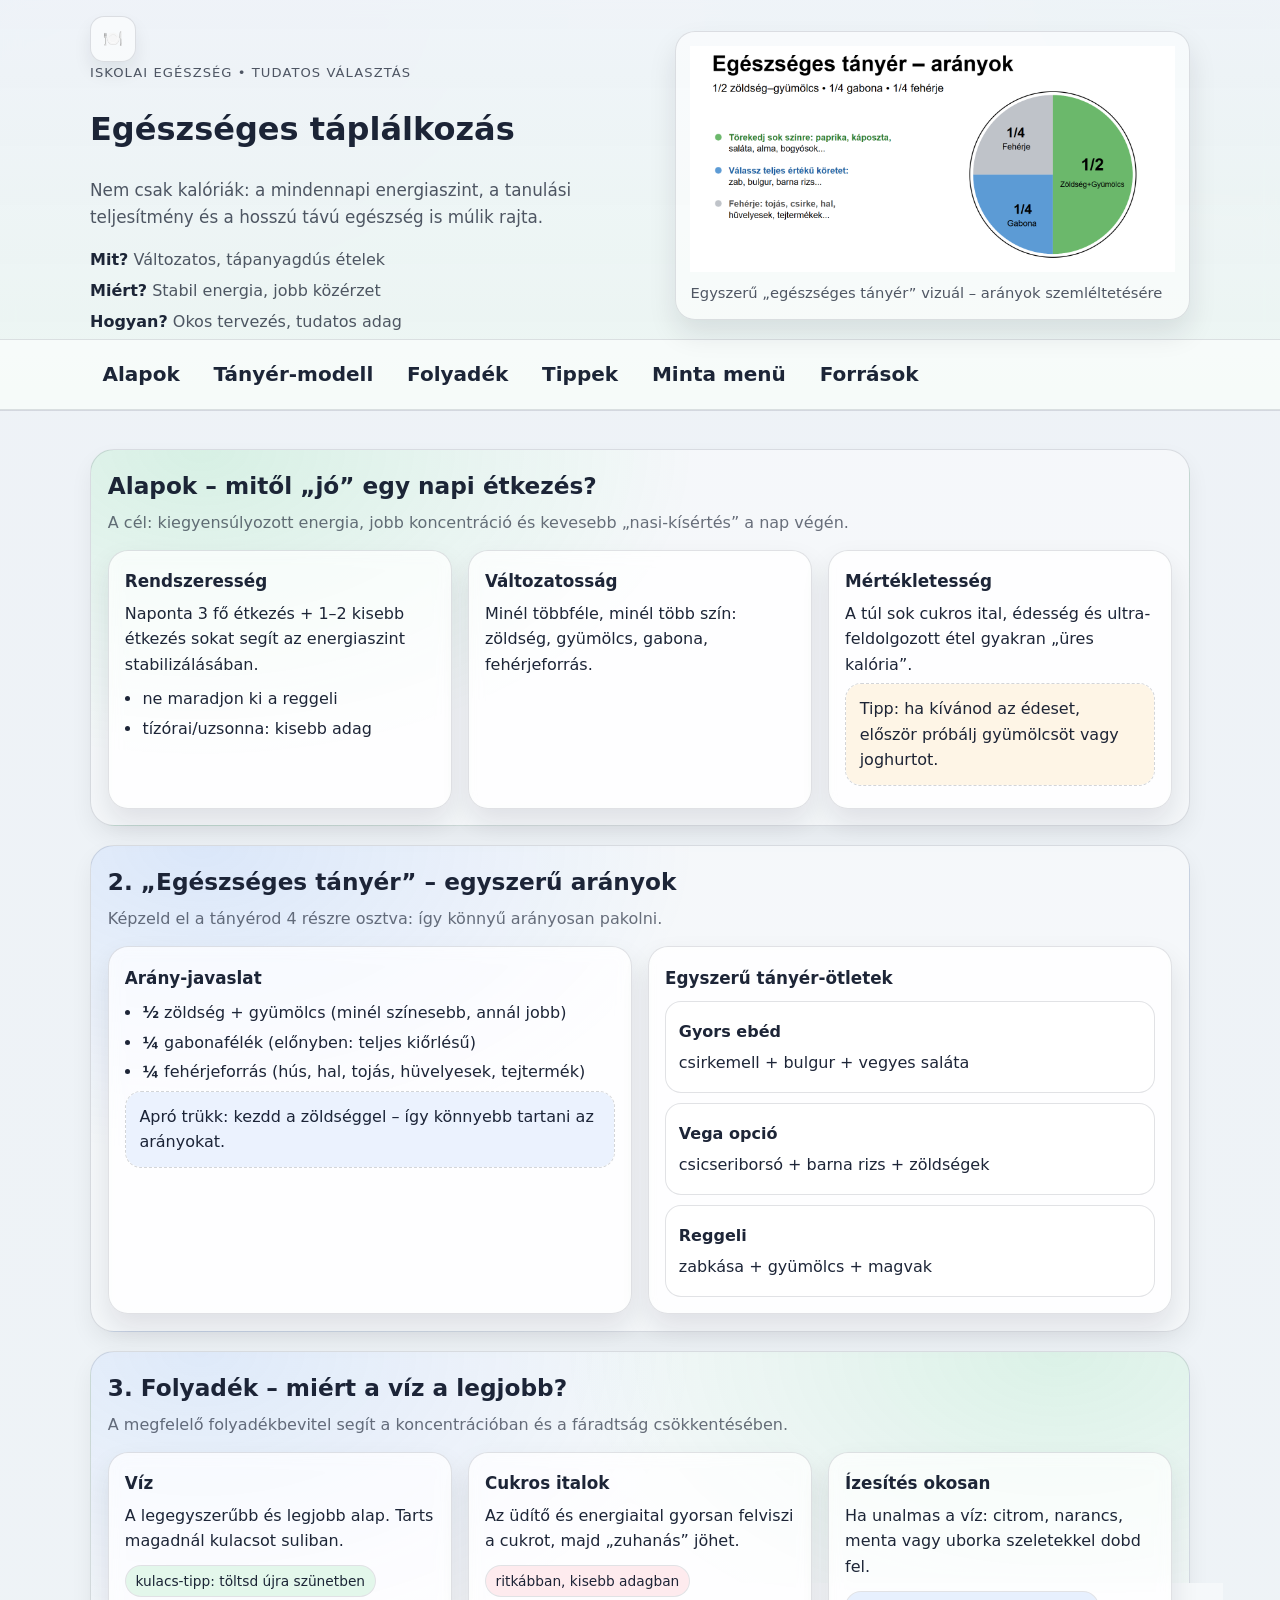
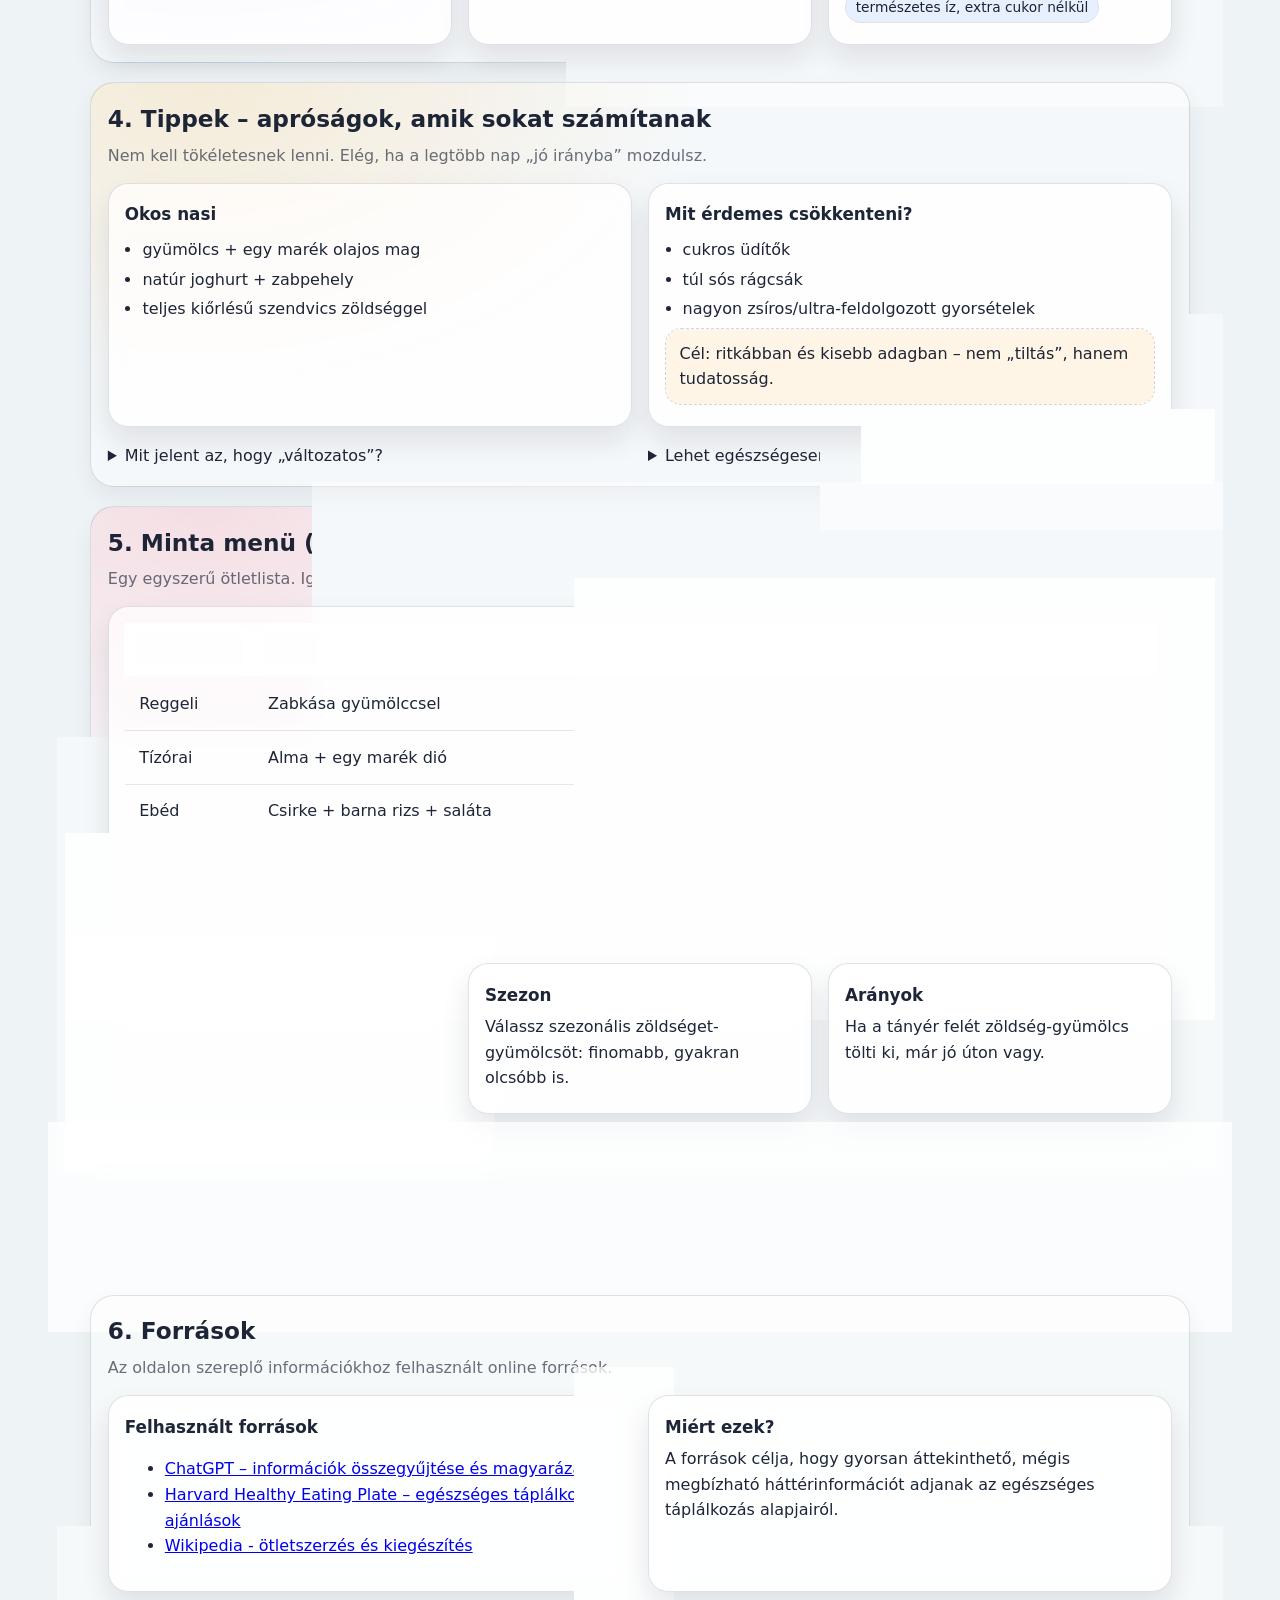
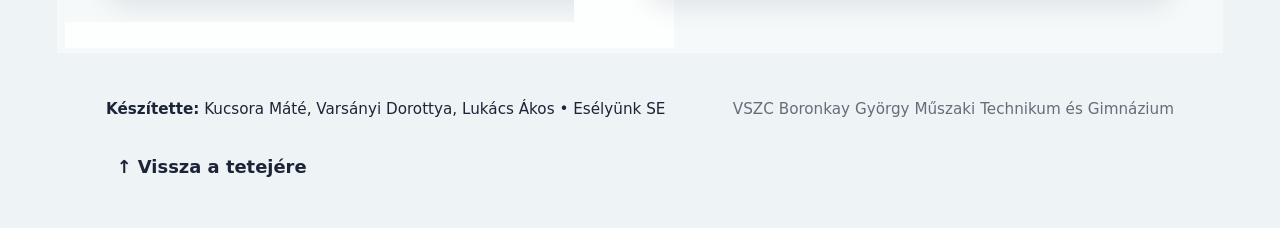
==== kesz_verseny.html @ e5478c3f "Add files via upload" ====
<!doctype html>
<html lang="hu">
<head>
  <meta charset="utf-8" />
  <meta name="viewport" content="width=device-width,initial-scale=1" />
  <title>Egészséges táplálkozás</title>
  <meta name="description" content="Rövid, közérthető útmutató az egészséges táplálkozáshoz: tányér-modell, tippek, minta menü és allergének." />
  <link rel="stylesheet" href="style.css" />
</head>

<body>

  <header id="header" class="site-header">
    <div class="container header-grid">
      <div>
        <div class="logo" aria-hidden="true">🍽️</div>
        <p class="eyebrow">Iskolai egészség • tudatos választás</p>
        <h1>Egészséges táplálkozás</h1>
        <p class="lead">
          Nem csak kalóriák: a mindennapi energiaszint, a tanulási teljesítmény és a hosszú távú egészség is múlik rajta.
        </p>
        <ul class="quick-facts" aria-label="Gyors áttekintés">
          <li><strong>Mit?</strong> Változatos, tápanyagdús ételek</li>
          <li><strong>Miért?</strong> Stabil energia, jobb közérzet</li>
          <li><strong>Hogyan?</strong> Okos tervezés, tudatos adag</li>
        </ul>
      </div>
      <figure class="hero-figure">
        <img src="tanyer feher.png" alt="Színes, egyszerű illusztráció: tányér, zöldségek, pohár víz és ikonok" />
        <figcaption>Egyszerű „egészséges tányér” vizuál – arányok szemléltetésére</figcaption>
      </figure>
    </div>

    <nav class="site-nav" aria-label="Oldal navigáció">
      <div class="wrap nav-row">
        <a href="#alapok">Alapok</a>
        <a href="#tanyer-modell">Tányér-modell</a>
        <a href="#folyadek">Folyadék</a>
        <a href="#tippek">Tippek</a>
        <a href="#minta-menu">Minta menü</a>
        <a href="#forrasok">Források</a>
      </div>
    </nav>
  </header>

  <main id="tartalom" class="wrap">
    <section id="alapok" class="section section--mint">
      <header class="section-head">
        <h2 class="h2-icon">
          Alapok – mitől „jó” egy napi étkezés?
        </h2>
        <p class="muted">
          A cél: kiegyensúlyozott energia, jobb koncentráció és kevesebb „nasi-kísértés” a nap végén.
        </p>
      </header>

      <div class="grid-3">
        <article class="card">
          <h3>Rendszeresség</h3>
          <p>Naponta 3 fő étkezés + 1–2 kisebb étkezés sokat segít az energiaszint stabilizálásában.</p>
          <ul class="list">
            <li>ne maradjon ki a reggeli</li>
            <li>tízórai/uzsonna: kisebb adag</li>
          </ul>
        </article>

        <article class="card">
          <h3>Változatosság</h3>
          <p>Minél többféle, minél több szín: zöldség, gyümölcs, gabona, fehérjeforrás.</p>
        </article>

        <article class="card">
          <h3>Mértékletesség</h3>
          <p>A túl sok cukros ital, édesség és ultra-feldolgozott étel gyakran „üres kalória”.</p>
          <p class="callout callout--sun">
            Tipp: ha kívánod az édeset, először próbálj gyümölcsöt vagy joghurtot.
          </p>
        </article>
      </div>
    </section>

    <section id="tanyer-modell" class="section section--sky">
      <header class="section-head">
        <h2 class="h2-icon">
          2. „Egészséges tányér” – egyszerű arányok
        </h2>
        <p class="muted">
          Képzeld el a tányérod 4 részre osztva: így könnyű arányosan pakolni.
        </p>
      </header>

      <div class="grid-2">
        <article class="card">
          <h3>Arány-javaslat</h3>
          <ul class="list">
            <li><strong>½</strong> zöldség + gyümölcs (minél színesebb, annál jobb)</li>
            <li><strong>¼</strong> gabonafélék (előnyben: teljes kiőrlésű)</li>
            <li><strong>¼</strong> fehérjeforrás (hús, hal, tojás, hüvelyesek, tejtermék)</li>
          </ul>
          <p class="callout callout--sky">
            Apró trükk: kezdd a zöldséggel – így könnyebb tartani az arányokat.
          </p>
        </article>

        <article class="card">
          <h3>Egyszerű tányér-ötletek</h3>
          <div class="mini-cards">
            <div class="mini">
              <p class="mini-title">Gyors ebéd</p>
              <p>csirkemell + bulgur + vegyes saláta</p>
            </div>
            <div class="mini">
              <p class="mini-title">Vega opció</p>
              <p>csicseriborsó + barna rizs + zöldségek</p>
            </div>
            <div class="mini">
              <p class="mini-title">Reggeli</p>
              <p>zabkása + gyümölcs + magvak</p>
            </div>
          </div>
        </article>
      </div>
    </section>

    <section id="folyadek" class="section section--mint2">
      <header class="section-head">
        <h2 class="h2-icon">
          3. Folyadék – miért a víz a legjobb?
        </h2>
        <p class="muted">
          A megfelelő folyadékbevitel segít a koncentrációban és a fáradtság csökkentésében.
        </p>
      </header>

      <div class="grid-3">
        <article class="card">
          <h3>Víz</h3>
          <p>A legegyszerűbb és legjobb alap. Tarts magadnál kulacsot suliban.</p>
          <p class="pill pill--mint">kulacs-tipp: töltsd újra szünetben</p>
        </article>

        <article class="card">
          <h3>Cukros italok</h3>
          <p>Az üdítő és energiaital gyorsan felviszi a cukrot, majd „zuhanás” jöhet.</p>
          <p class="pill pill--rose">ritkábban, kisebb adagban</p>
        </article>

        <article class="card">
          <h3>Ízesítés okosan</h3>
          <p>Ha unalmas a víz: citrom, narancs, menta vagy uborka szeletekkel dobd fel.</p>
          <p class="pill pill--sky">természetes íz, extra cukor nélkül</p>
        </article>
      </div>
    </section>

    <section id="tippek" class="section section--sun">
      <header class="section-head">
        <h2 class="h2-icon">
          4. Tippek – apróságok, amik sokat számítanak
        </h2>
        <p class="muted">
          Nem kell tökéletesnek lenni. Elég, ha a legtöbb nap „jó irányba” mozdulsz.
        </p>
      </header>
      <div class="grid-2">
        <article class="card">
          <h3>Okos nasi</h3>
          <ul class="list">
            <li>gyümölcs + egy marék olajos mag</li>
            <li>natúr joghurt + zabpehely</li>
            <li>teljes kiőrlésű szendvics zöldséggel</li>
          </ul>
        </article>

        <article class="card">
          <h3>Mit érdemes csökkenteni?</h3>
          <ul class="list">
            <li>cukros üdítők</li>
            <li>túl sós rágcsák</li>
            <li>nagyon zsíros/ultra-feldolgozott gyorsételek</li>
          </ul>
          <p class="callout callout--sun">
            Cél: ritkábban és kisebb adagban – nem „tiltás”, hanem tudatosság.
          </p>
        </article>

        <details class="faq">
          <summary>Mit jelent az, hogy „változatos”?</summary>
          <p>
            Nem azt, hogy minden nap teljesen új recept kell. Inkább azt, hogy a hét során váltogatod a
            fő alapanyagokat: más gabona, más zöldség, más fehérje, többféle fűszer.
          </p>
        </details>

        <details class="faq">
          <summary>Lehet egészségesen olcsón?</summary>
          <p>
            Igen: szezonális zöldségek/gyümölcsök, hüvelyesek (bab, lencse), zab, tojás,
            fagyasztott zöldségkeverékek gyakran jó ár-érték arányúak.
          </p>
        </details>
      </div>
    </section>

    <section id="minta-menu" class="section section--rose">
      <header class="section-head">
        <h2 class="h2-icon">
          5. Minta menü (1 nap)
        </h2>
        <p class="muted">Egy egyszerű ötletlista. Igény szerint variálható, szezonhoz igazítható.</p>
      </header>

      <div class="card table-card" role="region" aria-label="Minta menü táblázat" tabindex="0">
        <table class="menu-table">
          <thead>
            <tr>
              <th>Étkezés</th>
              <th>Javaslat</th>
              <th>Allergén tipp</th>
            </tr>
          </thead>
          <tbody>
            <tr>
              <td>Reggeli</td>
              <td>Zabkása gyümölccsel</td>
              <td>Gluténmentes zab / laktózmentes tej</td>
            </tr>
            <tr>
              <td>Tízórai</td>
              <td>Alma + egy marék dió</td>
              <td>Dió helyett tökmag (ha szükséges)</td>
            </tr>
            <tr>
              <td>Ebéd</td>
              <td>Csirke + barna rizs + saláta</td>
              <td>Csirke helyett csicseriborsó</td>
            </tr>
            <tr>
              <td>Uzsonna</td>
              <td>Natúr joghurt + zabpehely</td>
              <td>Laktózmentes / növényi alternatíva</td>
            </tr>
            <tr>
              <td>Vacsora</td>
              <td>Zöldséges omlett + teljes kiőrlésű kenyér</td>
              <td>Tojás helyett hummusz + zöldség</td>
            </tr>
          </tbody>
        </table>
      </div>

      <div class="grid-3">
        <article class="card">
          <h3>Allergének</h3>
          <p>A menü tervezésénél fontos az egyéni érzékenységek figyelembevétele (pl. glutén, tej, diófélék).</p>
        </article>
        <article class="card">
          <h3>Szezon</h3>
          <p>Válassz szezonális zöldséget-gyümölcsöt: finomabb, gyakran olcsóbb is.</p>
        </article>
        <article class="card">
          <h3>Arányok</h3>
          <p>Ha a tányér felét zöldség-gyümölcs tölti ki, már jó úton vagy.</p>
        </article>
      </div>
    </section>

    <div class="card">
      <h3>Összegzés</h3>
      <p>
        A tudatos étkezés a mindennapi teljesítményt és a hosszú távú egészséget is támogatja.
        A kulcs: arányok, változatosság, mértékletesség – és a fenntartható szokások.
      </p>
    </div>

    <section id="forrasok" class="section section--neutral">
      <header class="section-head">
        <h2 class="h2-icon">
          6. Források
        </h2>
        <p class="muted">
          Az oldalon szereplő információkhoz felhasznált online források.
        </p>
      </header>

      <div class="grid-2">
        <article class="card">
          <h3>Felhasznált források</h3>
          <ul class="sources-list">
            <li>
              <a href="https://chatgpt.com/" target="_blank" rel="noopener noreferrer">
                ChatGPT – információk összegyűjtése és magyarázatok
              </a>
            </li>
            <li>
              <a href="https://nutritionsource.hsph.harvard.edu/healthy-eating-plate/" target="_blank" rel="noopener noreferrer">
                Harvard Healthy Eating Plate – egészséges táplálkozási ajánlások
              </a>
            </li>
            <li>
              <a href="https://hu.wikipedia.org/wiki/Egészséges_étrend" target="_blank" rel="noopener noreferrer">
                Wikipedia - ötletszerzés és kiegészítés
              </a>
            </li>
          </ul>
        </article>

        <article class="card">
          <h3>Miért ezek?</h3>
          <p>
            A források célja, hogy gyorsan áttekinthető, mégis megbízható háttérinformációt adjanak
            az egészséges táplálkozás alapjairól.
          </p>
        </article>
      </div>
    </section>

    <footer class="site-footer" id="footer">
      <div class="footer-grid">
        <p class="small">
          <strong>Készítette:</strong> Kucsora Máté, Varsányi Dorottya, Lukács Ákos • Esélyünk SE
        </p>

        <p class="small muted">
          VSZC Boronkay György Műszaki Technikum és Gimnázium
        </p>

        <a class="nav-link to-top" href="#">↑ Vissza a tetejére</a>
      </div>
    </footer>
  </main>
</body>
</html>
---- style.css ----
:root{
  --bg: #eef2ff;          
  --bg2:#ecfeff;          
  --bg3:#fff7ed;          
  --ink:#0f172a;
  --text: rgba(15,23,42,.94);
  --muted: rgba(15,23,42,.72);

  --card: rgba(255,255,255,.74);
  --card2: rgba(255,255,255,.62);
  --line: rgba(15,23,42,.12);

  --mint:#22c55e;
  --sky:#3b82f6;
  --sun:#f59e0b;
  --rose:#f43f5e;

  --shadow: 0 14px 28px rgba(15,23,42,.10);
  --radius: 1.25rem;
}

*{ box-sizing:border-box; }
html{ scroll-behavior:smooth; }
body{
  margin:0;
  font-family: system-ui,-apple-system,Segoe UI,Roboto,Arial,sans-serif;
  color: var(--text);
  background:
    radial-gradient(1200px 800px at 8% 0%, rgba(59,130,246,.14), transparent 55%),
    radial-gradient(1000px 720px at 92% 10%, rgba(34,197,94,.12), transparent 55%),
    radial-gradient(1000px 720px at 55% 100%, rgba(245,158,11,.10), transparent 55%),
    linear-gradient(140deg, var(--bg), var(--bg2) 55%, var(--bg3));
  line-height:1.6;
}
.quick-facts{
  list-style:none;
  padding:0;
  margin: 0;
  display:grid;
  gap:.35rem;
  color: var(--muted);
}
.quick-facts strong{color: var(--text)}

.site-header{
  position: fixed;
  top: 0;
  left: 0;
  width: 100%;
  z-index: 1000;
  border-bottom:1px solid var(--line);
  background: linear-gradient(180deg, rgba(239,243,248,.95), rgba(235,246,241,.92));
  backdrop-filter: blur(10px);
}


.site-nav{
  border-top:1px solid var(--line);
  border-bottom:1px solid var(--line);
  background: rgba(255,255,255,.55);
}

body{
  margin:0;
  font-family: system-ui,-apple-system,Segoe UI,Roboto,Arial,sans-serif;
  color: var(--text);
  background:
    radial-gradient(900px 500px at 0% 0%, rgba(214,225,244,.8), transparent 65%),
    radial-gradient(900px 500px at 100% 0%, rgba(198,235,223,.8), transparent 65%),
    linear-gradient(180deg, #eef2f7 0%, #eef4f6 100%);
  line-height:1.6;
  padding-top: 430px;
}


section{
  scroll-margin-top: 460px;
}

.container{
  width:min(1100px, calc(100% - 2rem));
  margin-inline:auto;
}

.eyebrow{
  margin:0 0 .4rem;
  color: var(--muted);
  letter-spacing:.08em;
  text-transform:uppercase;
  font-size:.82rem;
}
.lead{
  margin:0 0 1rem;
  font-size:1.05rem;
  color: var(--muted);
  max-width: 60ch;
}

.wrap{
  width:min(1100px, 92vw);
  margin: 0 auto;
}

.skip-link{
  position:absolute;
  left:-999px;
  top:auto;
  width:1px;
  height:1px;
  overflow:hidden;
}
.skip-link:focus{
  left: 1rem;
  top: 1rem;
  width:auto;
  height:auto;
  padding:.6rem .9rem;
  background:#fff;
  border:1px solid var(--line);
  border-radius: 999px;
  box-shadow: var(--shadow);
  z-index:999;
}

.header-grid{
  display:grid;
  grid-template-columns: 1.05fr .95fr;
  gap: 1rem;
  align-items: center;
  padding: 1rem 0 0.25rem;
}

.brand{
  display:flex;
  gap: .9rem;
  align-items:flex-start;
}

.logo{
  width: 46px;
  height: 46px;
  border-radius: 14px;
  display:grid;
  place-items:center;
  background: rgba(255,255,255,.55);
  border:1px solid var(--line);
  box-shadow: 0 10px 18px rgba(15,23,42,.08);
}

.brand-top{
  margin:0;
  letter-spacing:.08em;
  text-transform: uppercase;
  font-size: .78rem;
  color: var(--muted);
}

.brand-title{
  margin: .15rem 0 .15rem;
  font-size: clamp(1.6rem, 3vw, 2.15rem);
  line-height: 1.15;
}

.brand-sub{
  margin:0;
  color: var(--muted);
  max-width: 52ch;
}

.hero-figure{
  margin:0;
  padding: .9rem;
  border-radius: var(--radius);
  border:1px solid var(--line);
  background: rgba(255,255,255,.55);
  box-shadow: var(--shadow);
}
.hero-figure img{ width:100%; height:auto; display:block; }
.hero-figure figcaption{
  margin-top: .55rem;
  font-size: .92rem;
  color: var(--muted);
}

.nav-row{
  display:flex;
  flex-wrap:wrap;
  gap: .55rem;
  padding: .65rem 0;
}

.site-nav a{
  text-decoration:none;
  color: var(--text);
  font-weight: 650;
  font-size: .92rem;
  padding: .45rem .72rem;
  border-radius: 999px;
  border:1px solid transparent;
  font-size: 20px;
}
.site-nav a:hover{
  background: rgba(59,130,246,.08);
  border-color: rgba(59,130,246,.18);
}


.section{
  margin: 1.2rem 0;
  padding: 1.05rem;
  border-radius: calc(var(--radius) + .25rem);
  border:1px solid var(--line);
  background: rgba(255,255,255,.40);
  box-shadow: 0 10px 22px rgba(15,23,42,.06);
}

.section-head{
  margin-bottom: .9rem;
}
.section-head p{ margin:.35rem 0 0; }

.muted{ color: var(--muted); }

.section--mint{
  background:
    radial-gradient(900px 560px at 10% 0%, rgba(34,197,94,.14), transparent 55%),
    rgba(255,255,255,.42);
}
.section--sky{
  background:
    radial-gradient(900px 560px at 10% 0%, rgba(59,130,246,.14), transparent 55%),
    rgba(255,255,255,.42);
}
.section--sun{
  background:
    radial-gradient(900px 560px at 10% 0%, rgba(245,158,11,.14), transparent 55%),
    rgba(255,255,255,.42);
}
.section--rose{
  background:
    radial-gradient(900px 560px at 10% 0%, rgba(244,63,94,.14), transparent 55%),
    rgba(255,255,255,.42);
}
.section--mint2{
  background:
    radial-gradient(900px 560px at 88% 0%, rgba(34,197,94,.12), transparent 55%),
    radial-gradient(900px 560px at 10% 0%, rgba(59,130,246,.12), transparent 55%),
    rgba(255,255,255,.42);
}
.section--neutral{
  background: rgba(255,255,255,.45);
}

.h2-icon{
  display:flex;
  align-items:center;
  gap:.6rem;
  margin:0;
  font-size: clamp(1.18rem, 2.2vw, 1.45rem);
}
.icon{
  width: 30px;
  height: 30px;
  flex: 0 0 30px;
}

.badge{
  width: 44px;
  height: 30px;
  border-radius: 999px;
  display:grid;
  place-items:center;
  font-weight: 800;
  font-size: .88rem;
  border:1px solid var(--line);
  background: rgba(255,255,255,.60);
}

.badge--mint{ box-shadow: inset 0 0 0 999px rgba(34,197,94,.12); }
.badge--rose{ box-shadow: inset 0 0 0 999px rgba(244,63,94,.10); }
.badge--neutral{ box-shadow: inset 0 0 0 999px rgba(15,23,42,.06); }

.grid-3{
  display:grid;
  grid-template-columns: repeat(3, 1fr);
  gap: 1rem;
}
.grid-2{
  display:grid;
  grid-template-columns: 1fr 1fr;
  gap: 1rem;
}

.card{
  background: var(--card);
  border:1px solid var(--line);
  border-radius: var(--radius);
  padding: 1rem;
  box-shadow: var(--shadow);
  backdrop-filter: blur(8px);
}

.card h3{
  margin: .1rem 0 .35rem;
  font-size: 1.05rem;
}
.card p{ margin:.35rem 0; }

.list{
  margin: .55rem 0 0;
  padding-left: 1.1rem;
}
.list li{ margin: .25rem 0; }

.chips{
  display:flex;
  flex-wrap:wrap;
  gap:.4rem;
  margin-top: .6rem;
}
.chip{
  font-size: .85rem;
  padding:.25rem .55rem;
  border-radius: 999px;
  border:1px solid var(--line);
  background: rgba(255,255,255,.65);
}
.chip--mint{ box-shadow: inset 0 0 0 999px rgba(34,197,94,.14); }
.chip--sky{ box-shadow: inset 0 0 0 999px rgba(59,130,246,.14); }
.chip--sun{ box-shadow: inset 0 0 0 999px rgba(245,158,11,.16); }
.chip--rose{ box-shadow: inset 0 0 0 999px rgba(244,63,94,.12); }

.callout{
  margin-top: .75rem;
  padding:.75rem .85rem;
  border-radius: 1rem;
  border:1px dashed rgba(15,23,42,.18);
  background: rgba(255,255,255,.55);
}
.callout--sun{ box-shadow: inset 0 0 0 999px rgba(245,158,11,.10); }
.callout--sky{ box-shadow: inset 0 0 0 999px rgba(59,130,246,.10); }
.callout--neutral{ box-shadow: inset 0 0 0 999px rgba(15,23,42,.06); }

.pill{
  display:inline-block;
  margin-top: .6rem;
  padding:.25rem .6rem;
  border-radius: 999px;
  border:1px solid var(--line);
  background: rgba(255,255,255,.66);
  font-size: .86rem;
}
.pill--mint{ box-shadow: inset 0 0 0 999px rgba(34,197,94,.12); }
.pill--sky{ box-shadow: inset 0 0 0 999px rgba(59,130,246,.12); }
.pill--rose{ box-shadow: inset 0 0 0 999px rgba(244,63,94,.10); }


.mini-cards{
  display:grid;
  gap:.6rem;
  margin-top: .6rem;
}
.mini{
  padding:.7rem .8rem;
  border-radius: 1rem;
  border:1px solid var(--line);
  background: rgba(255,255,255,.60);
}
.mini-title{
  margin:0 0 .2rem;
  font-weight: 800;
}


.table-card{
  overflow:auto;
}
.menu-table{
  width: 100%;
  border-collapse: collapse;
  min-width: 720px;
}
.menu-table th,
.menu-table td{
  text-align:left;
  padding: .85rem .9rem;
  border-bottom: 1px solid rgba(15,23,42,.10);
}
.menu-table thead th{
  position: sticky;
  top: 0;
  background: rgba(255,255,255,.85);
  backdrop-filter: blur(6px);
}
.menu-table tbody tr:hover{
  background: rgba(59,130,246,.06);
}

.site-footer{
  margin-top: 2rem;
  padding: 1.5rem 0 2.5rem;
}

.footer-card{
  margin-top: 1rem;
  padding: 1rem 1rem;
  border-radius: 1.25rem;
  border: 1px solid var(--line);
  background: rgba(255,255,255,.04);
}

.footer-card h3{
  margin: 0 0 .4rem;
}

.footer-grid{
  display: flex;
  flex-wrap: wrap;
  gap: .6rem 1rem;
  justify-content: space-between;
  align-items: center; 
  margin-top: 1rem;
   width:min(1100px, calc(100% - 2rem));
  margin-inline:auto;
}

.small{ font-size: .95rem; }
.muted{ opacity: .85; }

.to-top{
  text-decoration:none;
  padding:.35rem .6rem;
  border-radius:.65rem;
  border:1px solid transparent;
  color: var(--heading);
  font-size:1.12rem;
  font-weight:600;
  transition: all .2s ease;
}

.to-top:hover{
  background: rgba(255,255,255,.65);
  border-color: var(--line);
  transform: translateY(-2px);
}


@media (max-width: 920px){
  .header-grid{ grid-template-columns: 1fr; }
}
@media (max-width: 900px){
  .grid-3{ grid-template-columns: 1fr; }
  .grid-2{ grid-template-columns: 1fr; }
}

.card{
  transition: transform .25s ease, box-shadow .25s ease, border-color .25s ease;
}

.card:hover{
  transform: translateY(-6px);
  box-shadow: 0 18px 34px rgba(15,23,42,.14);
  border-color: rgba(59,130,246,.22);
}

.site-nav a{
  transition: transform .2s ease, background .2s ease, box-shadow .2s ease;
}

.site-nav a:hover{
  transform: translateY(-2px);
  box-shadow: 0 6px 14px rgba(59,130,246,.12);
}

.section{
  animation: fadeUp .6s ease both;
}

@keyframes fadeUp{
  from{
    opacity: 0;
    transform: translateY(18px);
  }
  to{
    opacity: 1;
    transform: translateY(0);
  }
}
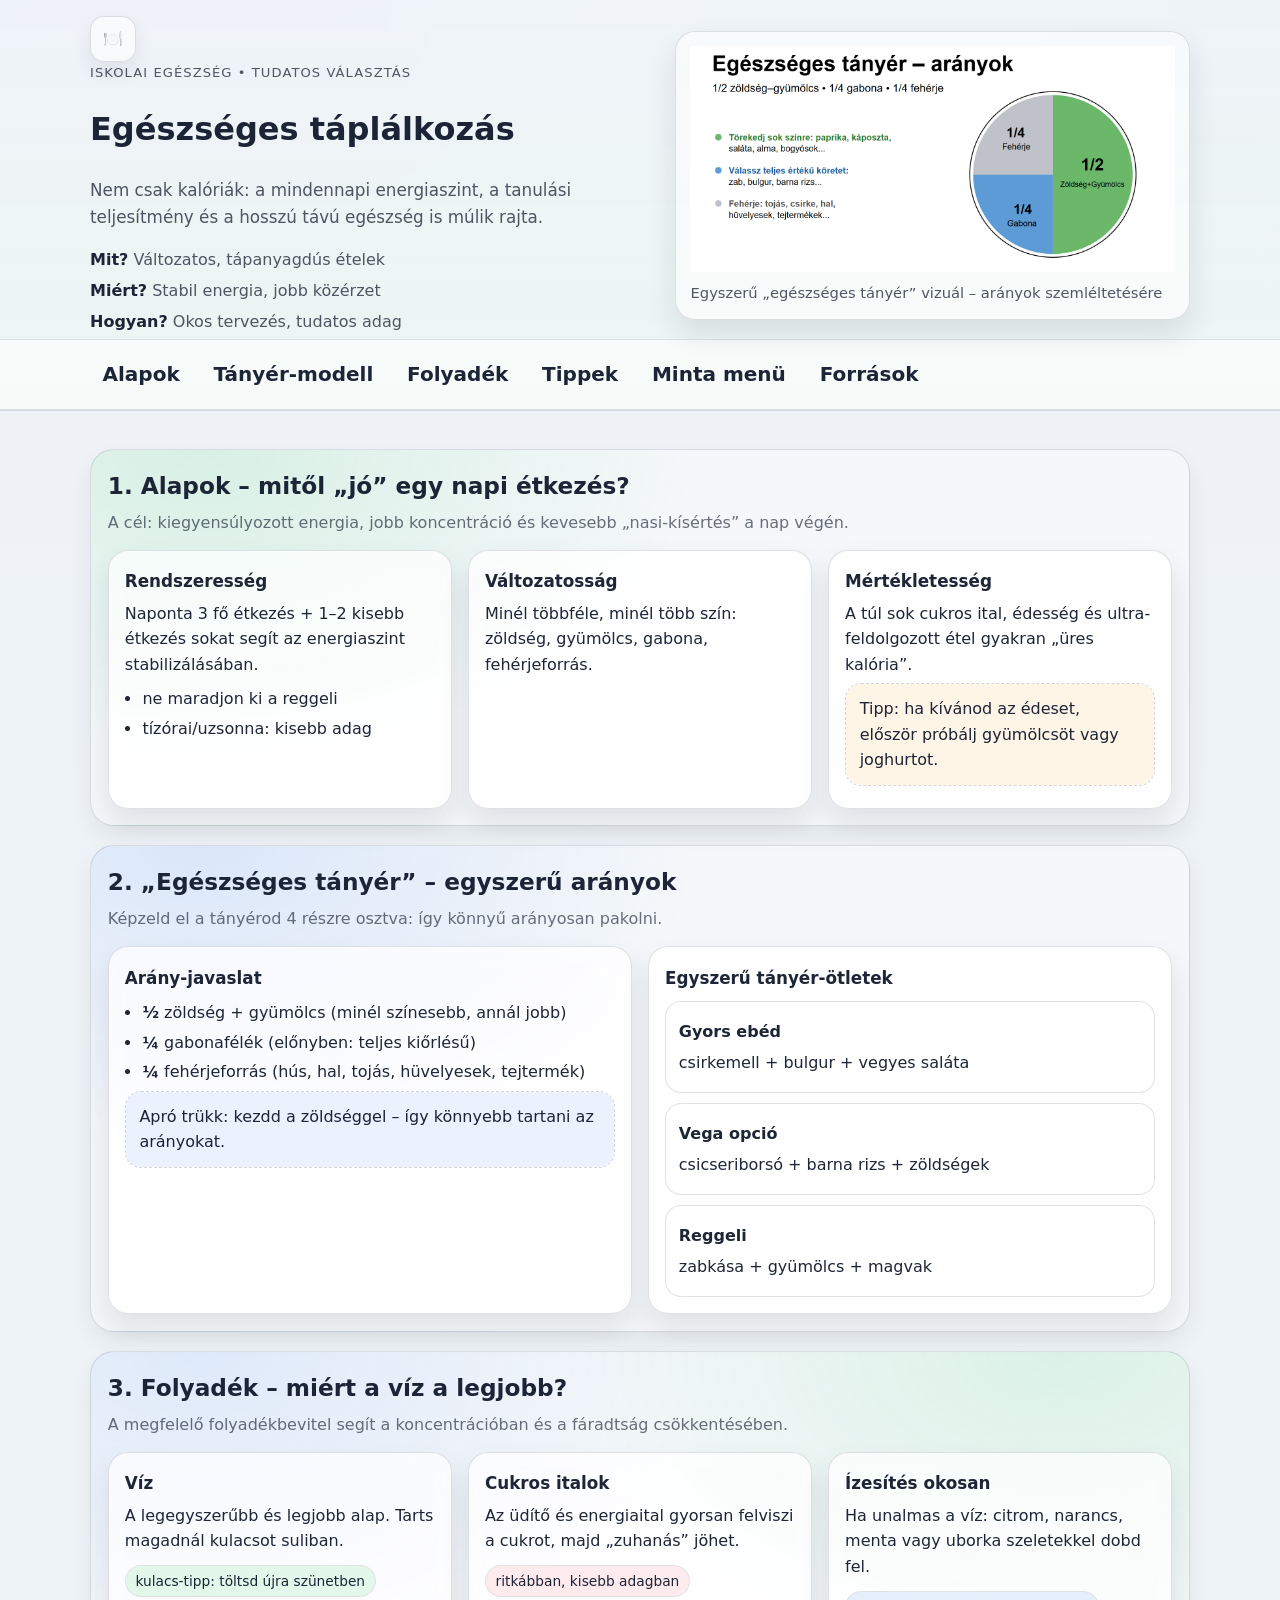
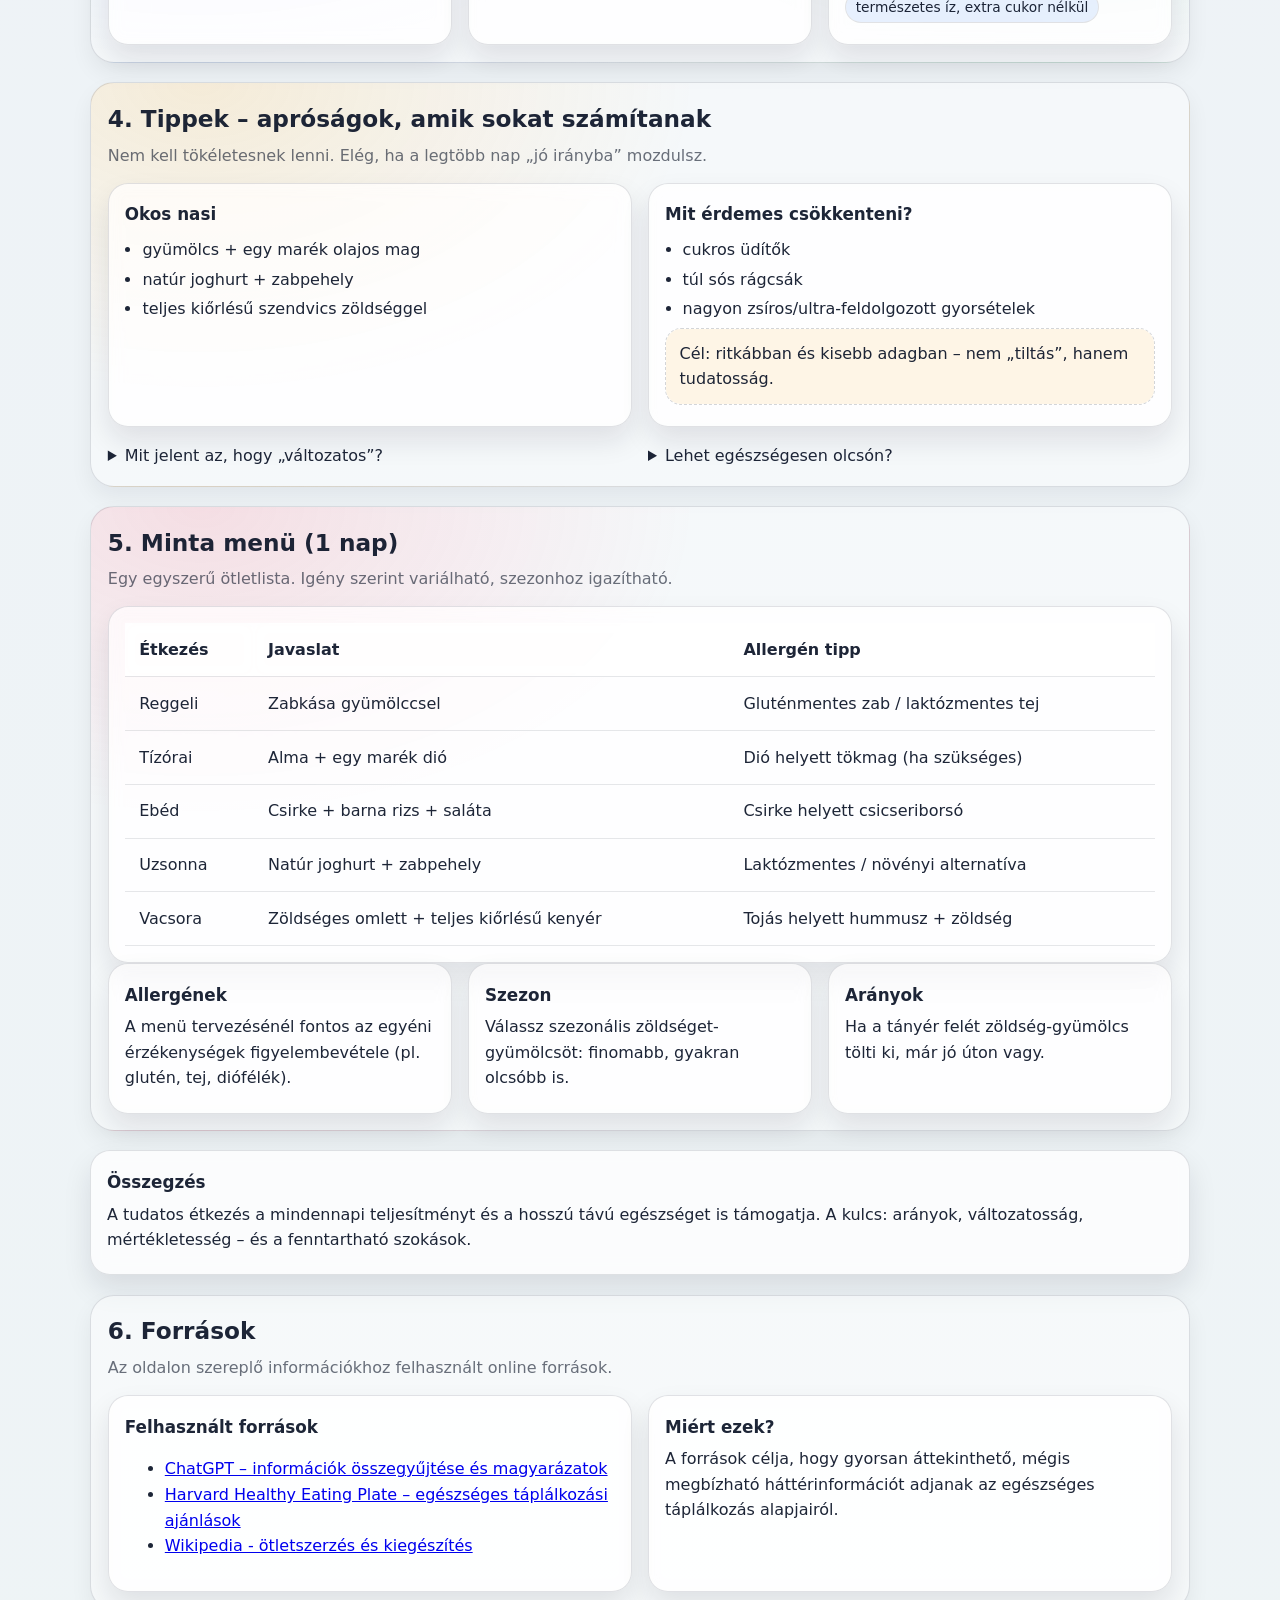
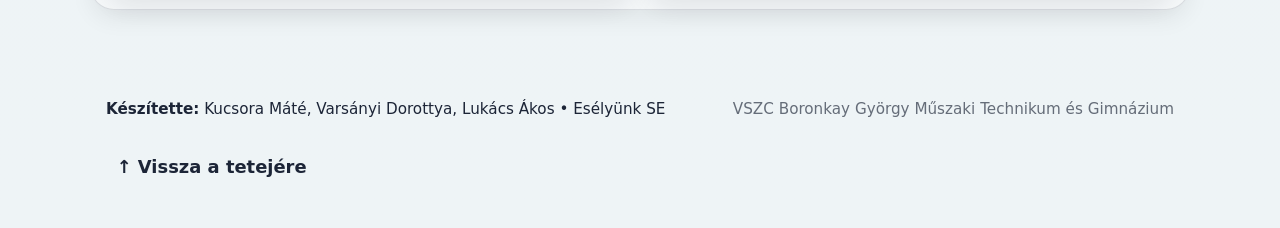
==== commit 48d05181: "Add files via upload" ====
--- a/kesz_verseny.html
+++ b/kesz_verseny.html
@@ -47,7 +47,7 @@
     <section id="alapok" class="section section--mint">
       <header class="section-head">
         <h2 class="h2-icon">
-          Alapok – mitől „jó” egy napi étkezés?
+          1. Alapok – mitől „jó” egy napi étkezés?
         </h2>
         <p class="muted">
           A cél: kiegyensúlyozott energia, jobb koncentráció és kevesebb „nasi-kísértés” a nap végén.
